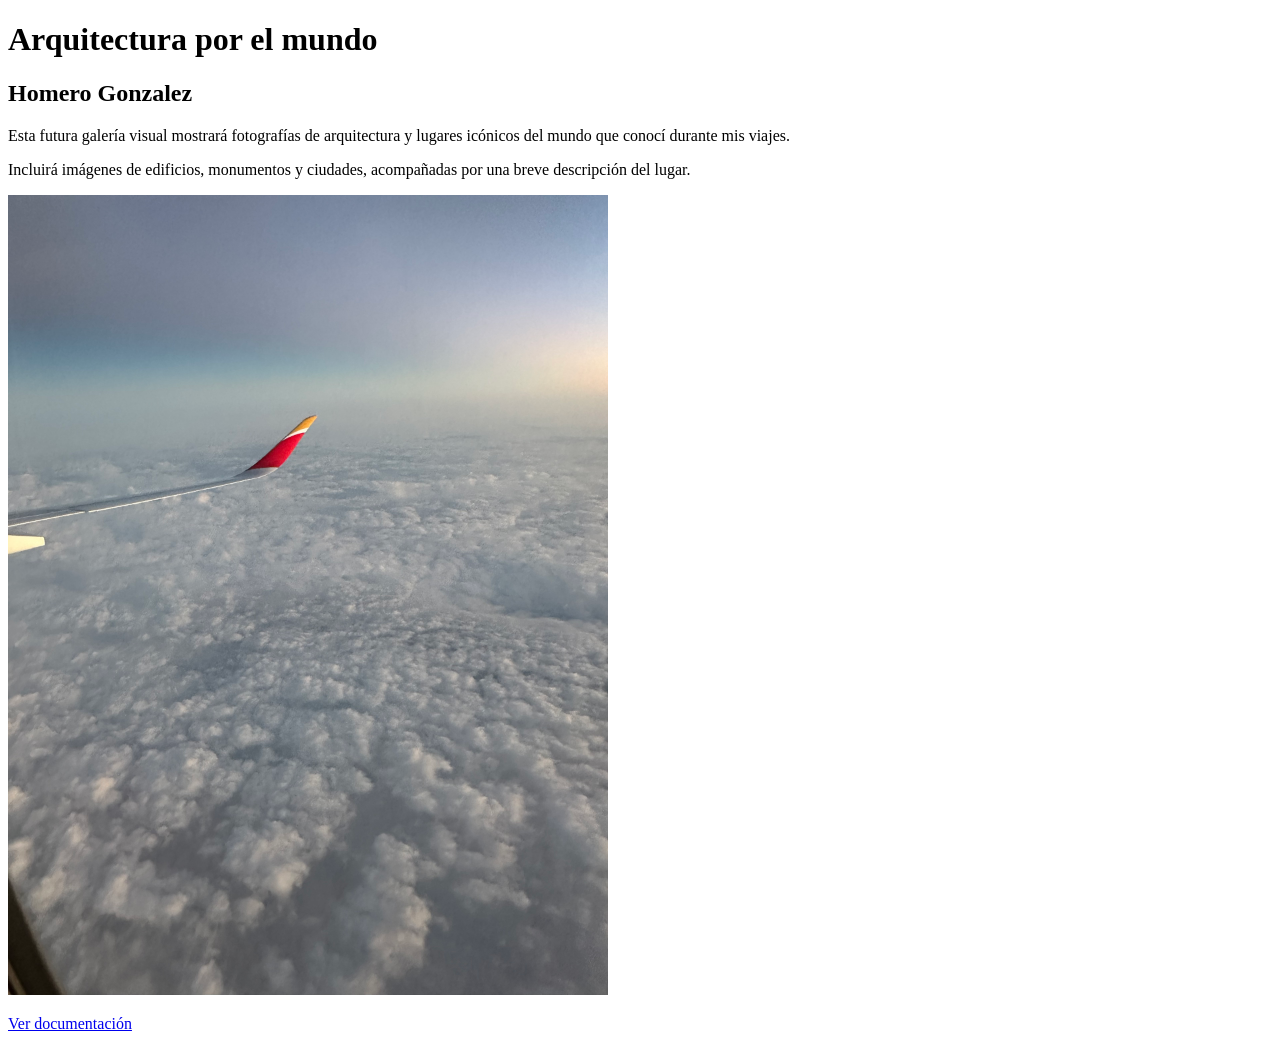
==== index.html @ 01b992b0 "first commit - tarea 1" ====
<!DOCTYPE html>
<html lang="es">
<head>
    <meta charset="UTF-8">
    <meta name="viewport" content="width=device-width, initial-scale=1.0">
    <title>Arquitectura por el mundo</title>
</head>
<body>
    <main>
        <h1>Arquitectura por el mundo</h1>
        <h2>Homero Gonzalez</h2>

        <p>
            Esta futura galería visual mostrará fotografías de arquitectura y
            lugares icónicos del mundo que conocí durante mis viajes.
        </p>

        <p>
            Incluirá imágenes de edificios, monumentos y ciudades, acompañadas
            por una breve descripción del lugar.
        </p>

        <img src="imagenes/foto_portada.jpg" alt="Arquitectura y lugares del mundo" width="600">

        <p><a href="README.md">Ver documentación</a></p>

    </main>
</body>
</html>
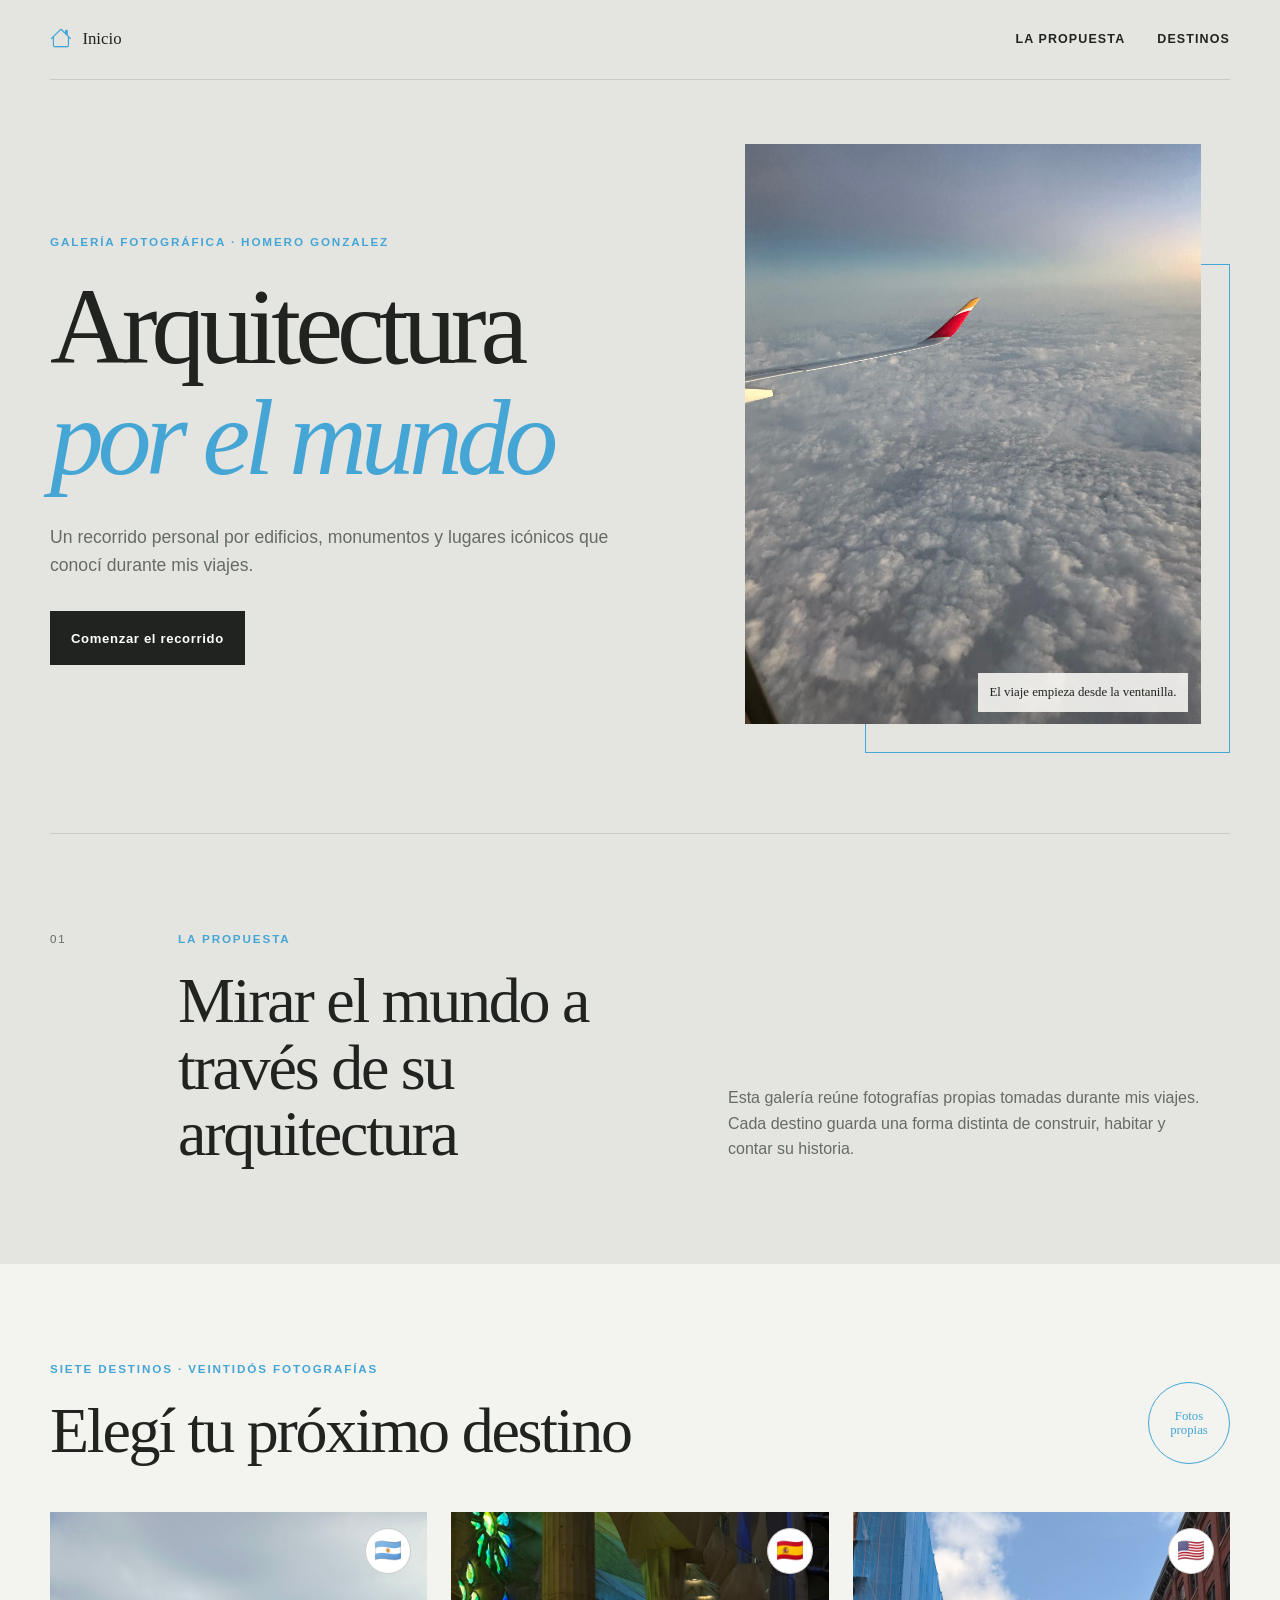
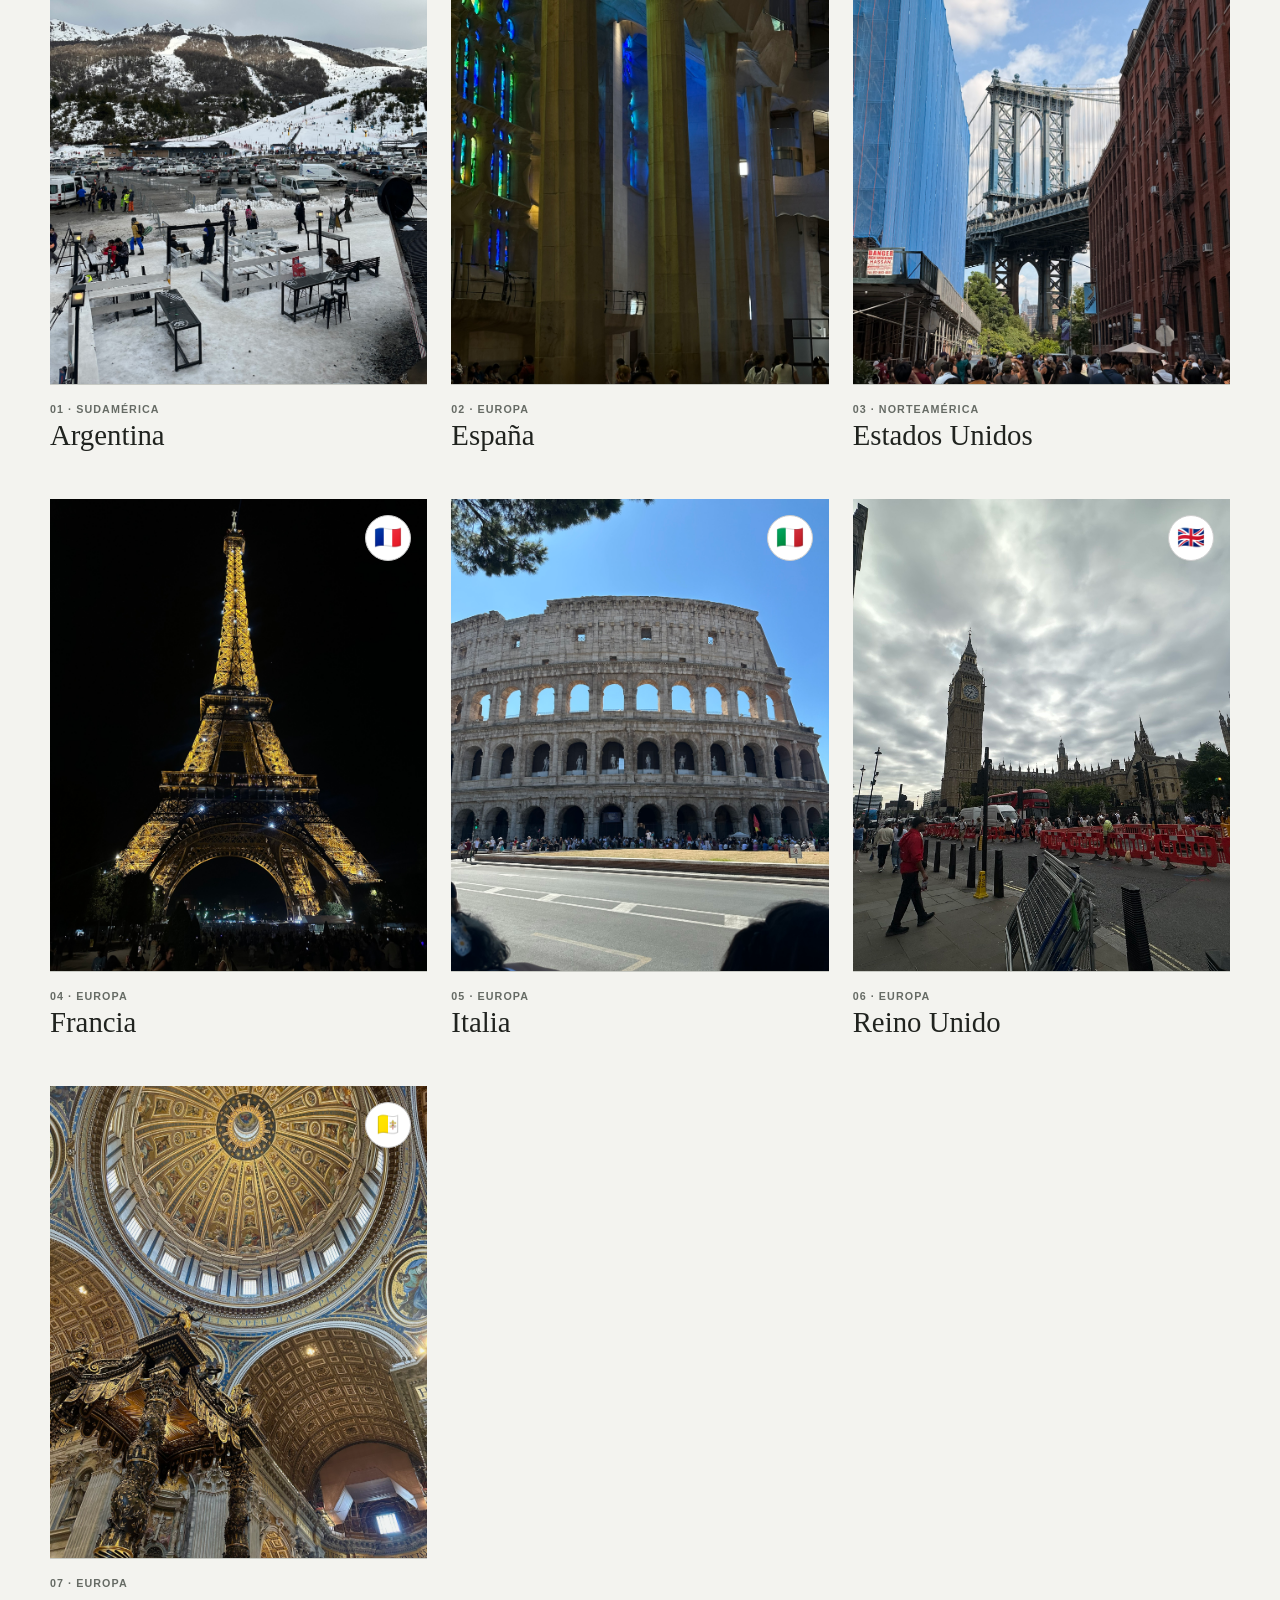
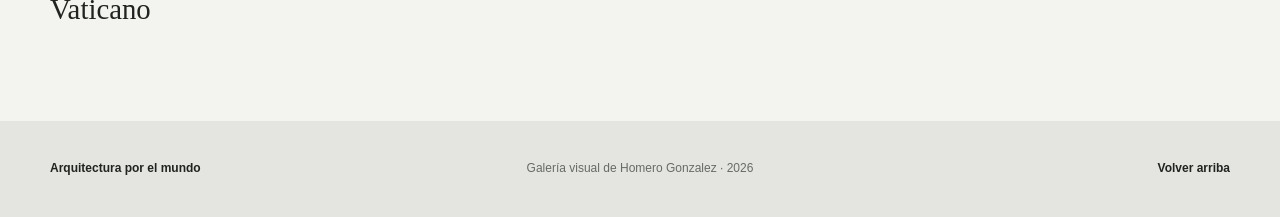
==== commit 92db8ee9: "Diseño y desarrollo de la galería visual" ====
--- a/index.html
+++ b/index.html
@@ -3,27 +3,88 @@
 <head>
     <meta charset="UTF-8">
     <meta name="viewport" content="width=device-width, initial-scale=1.0">
-    <title>Arquitectura por el mundo</title>
+    <meta name="description" content="Galería de fotografías propias sobre arquitectura y lugares icónicos visitados por Homero Gonzalez.">
+    <title>Arquitectura por el mundo | Homero Gonzalez</title>
+    <link rel="stylesheet" href="https://cdn.jsdelivr.net/npm/bootstrap-icons@1.13.1/font/bootstrap-icons.min.css">
+    <link rel="stylesheet" href="css/style.css">
 </head>
-<body>
-    <main>
-        <h1>Arquitectura por el mundo</h1>
-        <h2>Homero Gonzalez</h2>
+<body class="pagina-inicio">
+    <a class="salto-contenido" href="#contenido">Saltar al contenido</a>
 
-        <p>
-            Esta futura galería visual mostrará fotografías de arquitectura y
-            lugares icónicos del mundo que conocí durante mis viajes.
-        </p>
+    <header class="encabezado">
+        <a class="marca" href="index.html" aria-label="Ir al inicio"><i class="bi bi-house marca-icono" aria-hidden="true"></i><span>Inicio</span></a>
+        <nav class="navegacion" aria-label="Navegación principal">
+            <a href="#propuesta">La propuesta</a>
+            <a href="#destinos">Destinos</a>
+        </nav>
+    </header>
 
-        <p>
-            Incluirá imágenes de edificios, monumentos y ciudades, acompañadas
-            por una breve descripción del lugar.
-        </p>
+    <main id="contenido">
+        <section class="hero" aria-labelledby="titulo-principal">
+            <div class="hero-contenido">
+                <p class="sobrelinea">Galería fotográfica · Homero Gonzalez</p>
+                <h1 id="titulo-principal">Arquitectura<br><em>por el mundo</em></h1>
+                <p class="hero-texto">Un recorrido personal por edificios, monumentos y lugares icónicos que conocí durante mis viajes.</p>
+                <a class="boton" href="#destinos">Comenzar el recorrido</a>
+            </div>
+            <figure class="hero-imagen">
+                <img src="imagenes/foto_portada.jpg" alt="Vista desde la ventanilla de un avión sobre las nubes">
+                <figcaption>El viaje empieza desde la ventanilla.</figcaption>
+            </figure>
+        </section>
 
-        <img src="imagenes/foto_portada.jpg" alt="Arquitectura y lugares del mundo" width="600">
+        <section class="propuesta" id="propuesta" aria-labelledby="titulo-propuesta">
+            <p class="numero-seccion">01</p>
+            <div>
+                <p class="sobrelinea">La propuesta</p>
+                <h2 id="titulo-propuesta">Mirar el mundo a través de su arquitectura</h2>
+            </div>
+            <p>Esta galería reúne fotografías propias tomadas durante mis viajes. Cada destino guarda una forma distinta de construir, habitar y contar su historia.</p>
+        </section>
 
-        <p><a href="README.md">Ver documentación</a></p>
+        <section class="destinos" id="destinos" aria-labelledby="titulo-destinos">
+            <div class="titulo-seccion">
+                <div><p class="sobrelinea">Siete destinos · Veintidós fotografías</p><h2 id="titulo-destinos">Elegí tu próximo destino</h2></div>
+                <span class="sello">Fotos<br>propias</span>
+            </div>
 
+            <div class="grilla-destinos">
+                <article class="tarjeta-destino">
+                    <a class="tarjeta-imagen" href="argentina.html"><img src="imagenes/cerro_catedral_bariloche_arg.jpg" alt="Cerro Catedral en Bariloche" loading="lazy"><span class="tarjeta-bandera" aria-hidden="true">🇦🇷</span></a>
+                    <div class="tarjeta-info"><div><p>01 · Sudamérica</p><h3>Argentina</h3></div></div>
+                </article>
+                <article class="tarjeta-destino">
+                    <a class="tarjeta-imagen" href="espana.html"><img src="imagenes/sagrada_familia_brc_esp.jpg" alt="Interior de la Sagrada Familia en Barcelona" loading="lazy"><span class="tarjeta-bandera" aria-hidden="true">🇪🇸</span></a>
+                    <div class="tarjeta-info"><div><p>02 · Europa</p><h3>España</h3></div></div>
+                </article>
+                <article class="tarjeta-destino">
+                    <a class="tarjeta-imagen" href="estados-unidos.html"><img src="imagenes/brooklyn_bridge_nyc_usa.jpg" alt="Puente de Brooklyn en Nueva York" loading="lazy"><span class="tarjeta-bandera" aria-hidden="true">🇺🇸</span></a>
+                    <div class="tarjeta-info"><div><p>03 · Norteamérica</p><h3>Estados Unidos</h3></div></div>
+                </article>
+                <article class="tarjeta-destino">
+                    <a class="tarjeta-imagen" href="francia.html"><img src="imagenes/torre_eiffel_paris_fran.jpg" alt="Torre Eiffel iluminada por la noche" loading="lazy"><span class="tarjeta-bandera" aria-hidden="true">🇫🇷</span></a>
+                    <div class="tarjeta-info"><div><p>04 · Europa</p><h3>Francia</h3></div></div>
+                </article>
+                <article class="tarjeta-destino">
+                    <a class="tarjeta-imagen" href="italia.html"><img src="imagenes/coliseo_romano_rom_ita.jpg" alt="Fachada del Coliseo romano" loading="lazy"><span class="tarjeta-bandera" aria-hidden="true">🇮🇹</span></a>
+                    <div class="tarjeta-info"><div><p>05 · Europa</p><h3>Italia</h3></div></div>
+                </article>
+                <article class="tarjeta-destino">
+                    <a class="tarjeta-imagen" href="reino-unido.html"><img src="imagenes/big_beng_london_uk.jpg" alt="Big Ben y el Parlamento de Londres" loading="lazy"><span class="tarjeta-bandera" aria-hidden="true">🇬🇧</span></a>
+                    <div class="tarjeta-info"><div><p>06 · Europa</p><h3>Reino Unido</h3></div></div>
+                </article>
+                <article class="tarjeta-destino">
+                    <a class="tarjeta-imagen" href="vaticano.html"><img src="imagenes/capilla_sixtina_vat_vat.jpg" alt="Interior de la Capilla Sixtina" loading="lazy"><span class="tarjeta-bandera" aria-hidden="true">🇻🇦</span></a>
+                    <div class="tarjeta-info"><div><p>07 · Europa</p><h3>Vaticano</h3></div></div>
+                </article>
+            </div>
+        </section>
     </main>
+
+    <footer class="pie">
+        <div><strong>Arquitectura por el mundo</strong></div>
+        <p>Galería visual de Homero Gonzalez · 2026</p>
+        <a href="#contenido">Volver arriba</a>
+    </footer>
 </body>
 </html>
--- a/css/style.css
+++ b/css/style.css
@@ -0,0 +1,187 @@
+:root {
+    --fondo: #e4e5e1;
+    --fondo-claro: #f3f3ef;
+    --papel: #faf9f5;
+    --texto: #20231f;
+    --texto-suave: #666b65;
+    --linea: #c8cac4;
+    --acento: #45a6d5;
+}
+
+* { box-sizing: border-box; }
+
+body {
+    margin: 0;
+    min-height: 100vh;
+    overflow-x: hidden;
+    background: var(--fondo);
+    color: var(--texto);
+    font-family: Arial, Helvetica, sans-serif;
+    line-height: 1.6;
+}
+
+img { display: block; max-width: 100%; }
+a { color: inherit; text-decoration: none; }
+a:focus-visible { outline: 3px solid var(--acento); outline-offset: 4px; }
+h1, h2, h3, p, figure { margin-top: 0; }
+h1, h2, h3 { font-family: Georgia, "Times New Roman", serif; font-weight: 400; line-height: 1.04; }
+
+.salto-contenido {
+    position: fixed;
+    top: 1rem;
+    left: -9999px;
+    z-index: 20;
+    padding: 0.7rem 1rem;
+    background: var(--texto);
+    color: white;
+}
+.salto-contenido:focus { left: 1rem; }
+.encabezado, .pie, main { position: relative; z-index: 2; }
+
+.encabezado {
+    display: flex;
+    align-items: center;
+    justify-content: space-between;
+    width: min(1180px, calc(100% - 3rem));
+    margin: 0 auto;
+    padding: 1.4rem 0;
+    border-bottom: 1px solid var(--linea);
+}
+
+.marca { display: flex; gap: 0.65rem; align-items: center; font-family: Georgia, "Times New Roman", serif; font-size: 1.05rem; }
+.marca-icono { color: var(--acento); font-size: 1.35rem; }
+.navegacion { display: flex; gap: 2rem; font-size: 0.78rem; font-weight: 700; letter-spacing: 0.09em; text-transform: uppercase; }
+.navegacion a:hover, .pie a:hover { color: var(--acento); }
+
+.hero {
+    display: grid;
+    grid-template-columns: 1fr minmax(300px, 0.8fr);
+    gap: clamp(2rem, 7vw, 7rem);
+    align-items: center;
+    width: min(1180px, calc(100% - 3rem));
+    min-height: 78vh;
+    margin: 0 auto;
+    padding: 4rem 0 5rem;
+}
+
+.sobrelinea { margin-bottom: 1.2rem; color: var(--acento); font-size: 0.73rem; font-weight: 800; letter-spacing: 0.16em; text-transform: uppercase; }
+.hero h1 { max-width: 760px; margin-bottom: 1.8rem; font-size: clamp(4rem, 8.4vw, 7.5rem); letter-spacing: -0.055em; }
+.hero h1 em { color: var(--acento); font-weight: 400; }
+.hero-texto { max-width: 560px; margin-bottom: 2rem; color: var(--texto-suave); font-size: 1.1rem; }
+
+.boton {
+    display: inline-flex;
+    gap: 1rem;
+    align-items: center;
+    padding: 0.95rem 1.25rem;
+    border: 1px solid var(--texto);
+    background: var(--texto);
+    color: white;
+    font-size: 0.82rem;
+    font-weight: 700;
+    letter-spacing: 0.05em;
+}
+.boton:hover { background: transparent; color: var(--texto); }
+
+.hero-imagen { position: relative; margin: 0; padding: 0 1.8rem 1.8rem 0; }
+.hero-imagen::after { position: absolute; right: 0; bottom: 0; z-index: -1; width: 75%; height: 80%; border: 1px solid var(--acento); content: ""; }
+.hero-imagen img { width: 100%; height: min(580px, 65vh); object-fit: cover; }
+.hero-imagen figcaption { position: absolute; right: 2.6rem; bottom: 2.6rem; padding: 0.55rem 0.75rem; background: rgba(250, 249, 245, 0.88); font-family: Georgia, "Times New Roman", serif; font-size: 0.8rem; }
+
+.propuesta {
+    display: grid;
+    grid-template-columns: 80px 1fr 1fr;
+    gap: 3rem;
+    width: min(1180px, calc(100% - 3rem));
+    margin: 0 auto;
+    padding: 6rem 0;
+    border-top: 1px solid var(--linea);
+}
+.numero-seccion { color: var(--texto-suave); font-size: 0.72rem; letter-spacing: 0.15em; }
+.propuesta h2, .titulo-seccion h2 { margin-bottom: 0; font-size: clamp(2.5rem, 5vw, 4.5rem); letter-spacing: -0.035em; }
+.propuesta > p:last-child { align-self: end; max-width: 480px; margin-bottom: 0.35rem; color: var(--texto-suave); }
+
+.destinos { padding: 6rem max(1.5rem, calc((100vw - 1180px) / 2)); background: var(--fondo-claro); }
+.titulo-seccion { display: flex; gap: 2rem; align-items: flex-end; justify-content: space-between; margin-bottom: 3rem; }
+.sello { display: grid; width: 82px; height: 82px; flex: 0 0 auto; place-content: center; border: 1px solid var(--acento); border-radius: 50%; color: var(--acento); font-family: Georgia, "Times New Roman", serif; font-size: 0.8rem; line-height: 1.1; text-align: center; }
+.grilla-destinos { display: grid; grid-template-columns: repeat(3, 1fr); gap: 3rem 1.5rem; }
+.tarjeta-imagen { position: relative; display: block; overflow: hidden; background: #d5d6d2; }
+.tarjeta-imagen img { width: 100%; aspect-ratio: 4 / 5; object-fit: cover; }
+.tarjeta-bandera { position: absolute; top: 1rem; right: 1rem; display: grid; width: 46px; height: 46px; place-items: center; border: 1px solid #ccc; border-radius: 50%; background: white; font-size: 1.4rem; }
+.tarjeta-info { padding-top: 1rem; border-top: 1px solid var(--linea); }
+.tarjeta-info p { margin-bottom: 0.2rem; color: var(--texto-suave); font-size: 0.67rem; font-weight: 700; letter-spacing: 0.1em; text-transform: uppercase; }
+.tarjeta-info h3 { margin-bottom: 0; font-size: 1.8rem; }
+
+.pie { display: grid; grid-template-columns: 1fr auto 1fr; align-items: center; width: min(1180px, calc(100% - 3rem)); margin: 0 auto; padding: 2.4rem 0; font-size: 0.75rem; }
+.pie div { display: flex; gap: 0.5rem; align-items: center; }
+.pie p { margin: 0; color: var(--texto-suave); }
+.pie > a { justify-self: end; font-weight: 700; }
+
+.pais-argentina { --acento: #5b94ad; }
+.pais-espana { --acento: #b8543e; }
+.pais-estados-unidos { --acento: #315b83; }
+.pais-francia { --acento: #345b88; }
+.pais-italia { --acento: #3d785c; }
+.pais-reino-unido { --acento: #8d3f49; }
+.pais-vaticano { --acento: #ad8431; }
+
+.hero-pais { display: grid; grid-template-columns: .9fr 1.1fr; gap: clamp(2rem, 8vw, 8rem); align-items: end; width: min(1180px, calc(100% - 3rem)); margin: 0 auto; padding: clamp(5rem,10vw,9rem) 0 5rem; }
+.miga { margin-bottom: 1.5rem; color: var(--texto-suave); font-size: 0.7rem; font-weight: 700; letter-spacing: 0.12em; text-transform: uppercase; }
+.miga a:hover { color: var(--acento); }
+.hero-pais h1 { margin-bottom: 0; font-size: clamp(4rem, 9vw, 8rem); letter-spacing: -0.055em; }
+.hero-pais h1 span { display: inline-block; margin-left: .1em; font-size: .36em; vertical-align: top; }
+.presentacion-pais { max-width: 570px; margin-bottom: .5rem; color: var(--texto-suave); font-family: Georgia, "Times New Roman", serif; font-size: clamp(1.35rem,2.3vw,2rem); line-height: 1.35; }
+.datos-pais { display: flex; gap: 2rem; margin-top: 2rem; padding-top: 1rem; border-top: 1px solid var(--linea); color: var(--texto-suave); font-size: .7rem; font-weight: 700; letter-spacing: .1em; text-transform: uppercase; }
+
+.galeria-pais { padding: 5rem max(1.5rem, calc((100vw - 1180px) / 2)) 7rem; background: var(--fondo-claro); }
+.cabecera-galeria { display: flex; justify-content: space-between; margin-bottom: 2.5rem; padding-bottom: 1.2rem; border-bottom: 1px solid var(--linea); }
+.cabecera-galeria h2 { margin-bottom: 0; font-size: clamp(2.2rem,4vw,3.5rem); }
+.cabecera-galeria p { align-self: flex-end; margin-bottom: .2rem; color: var(--texto-suave); font-size: .72rem; letter-spacing: .08em; text-transform: uppercase; }
+.grilla-fotos { display: grid; grid-template-columns: repeat(2,minmax(0,1fr)); gap: 3.5rem 1.5rem; }
+.foto-card { margin: 0; }
+.foto-card img { width: 100%; height: min(670px,64vw); object-fit: cover; background: #d6d7d3; }
+.foto-card:nth-child(even) { margin-top: 5rem; }
+.foto-card figcaption { display: grid; grid-template-columns: auto 1fr; gap: 1rem; padding-top: 1rem; }
+.foto-numero { padding-top: .25rem; color: var(--acento); font-size: .68rem; font-weight: 800; letter-spacing: .1em; }
+.foto-card h3 { margin-bottom: .35rem; font-size: 1.75rem; }
+.foto-card p { max-width: 500px; margin-bottom: 0; color: var(--texto-suave); font-size: .9rem; }
+.solo-una { grid-template-columns: minmax(0,780px); justify-content: center; }
+.solo-una .foto-card img { height: min(850px,110vw); }
+
+.navegacion-destinos { display: flex; align-items: center; justify-content: space-between; width: min(1180px, calc(100% - 3rem)); margin: 0 auto; padding: 4rem 0; }
+.navegacion-destinos a { font-family: Georgia, "Times New Roman", serif; font-size: 1.2rem; }
+.navegacion-destinos a:hover { color: var(--acento); }
+
+@media (max-width: 850px) {
+    .hero, .hero-pais { grid-template-columns: 1fr; }
+    .hero { padding-top: 5rem; }
+    .hero-imagen { width: min(520px,100%); margin-left: auto; }
+    .propuesta { grid-template-columns: 50px 1fr; }
+    .propuesta > p:last-child { grid-column: 2; }
+    .grilla-destinos { grid-template-columns: repeat(2,1fr); }
+    .pie { grid-template-columns: 1fr auto; gap: .5rem; }
+    .pie p { grid-row: 2; }
+}
+
+@media (max-width: 580px) {
+    .encabezado, .hero, .propuesta, .hero-pais, .navegacion-destinos, .pie { width: min(100% - 2rem,1180px); }
+    .marca { max-width: 180px; font-size: .9rem; line-height: 1.2; }
+    .navegacion a:first-child { display: none; }
+    .hero h1, .hero-pais h1 { font-size: clamp(3.4rem,17vw,5rem); }
+    .hero-imagen img { height: 480px; }
+    .propuesta { grid-template-columns: 1fr; gap: 1.5rem; padding: 4rem 0; }
+    .propuesta > p:last-child { grid-column: 1; }
+    .destinos, .galeria-pais { padding-right: 1rem; padding-left: 1rem; }
+    .titulo-seccion { align-items: center; }
+    .sello { width: 66px; height: 66px; }
+    .grilla-destinos, .grilla-fotos { grid-template-columns: 1fr; }
+    .foto-card:nth-child(even) { margin-top: 0; }
+    .foto-card img { height: 120vw; max-height: 640px; }
+    .hero-pais { gap: 2rem; padding-top: 5rem; }
+    .datos-pais { flex-wrap: wrap; gap: .5rem 1.5rem; }
+    .cabecera-galeria { display: block; }
+    .cabecera-galeria p { margin-top: .5rem; }
+    .navegacion-destinos a { font-size: .9rem; }
+    .pie { grid-template-columns: 1fr; }
+    .pie > a { justify-self: start; }
+}
